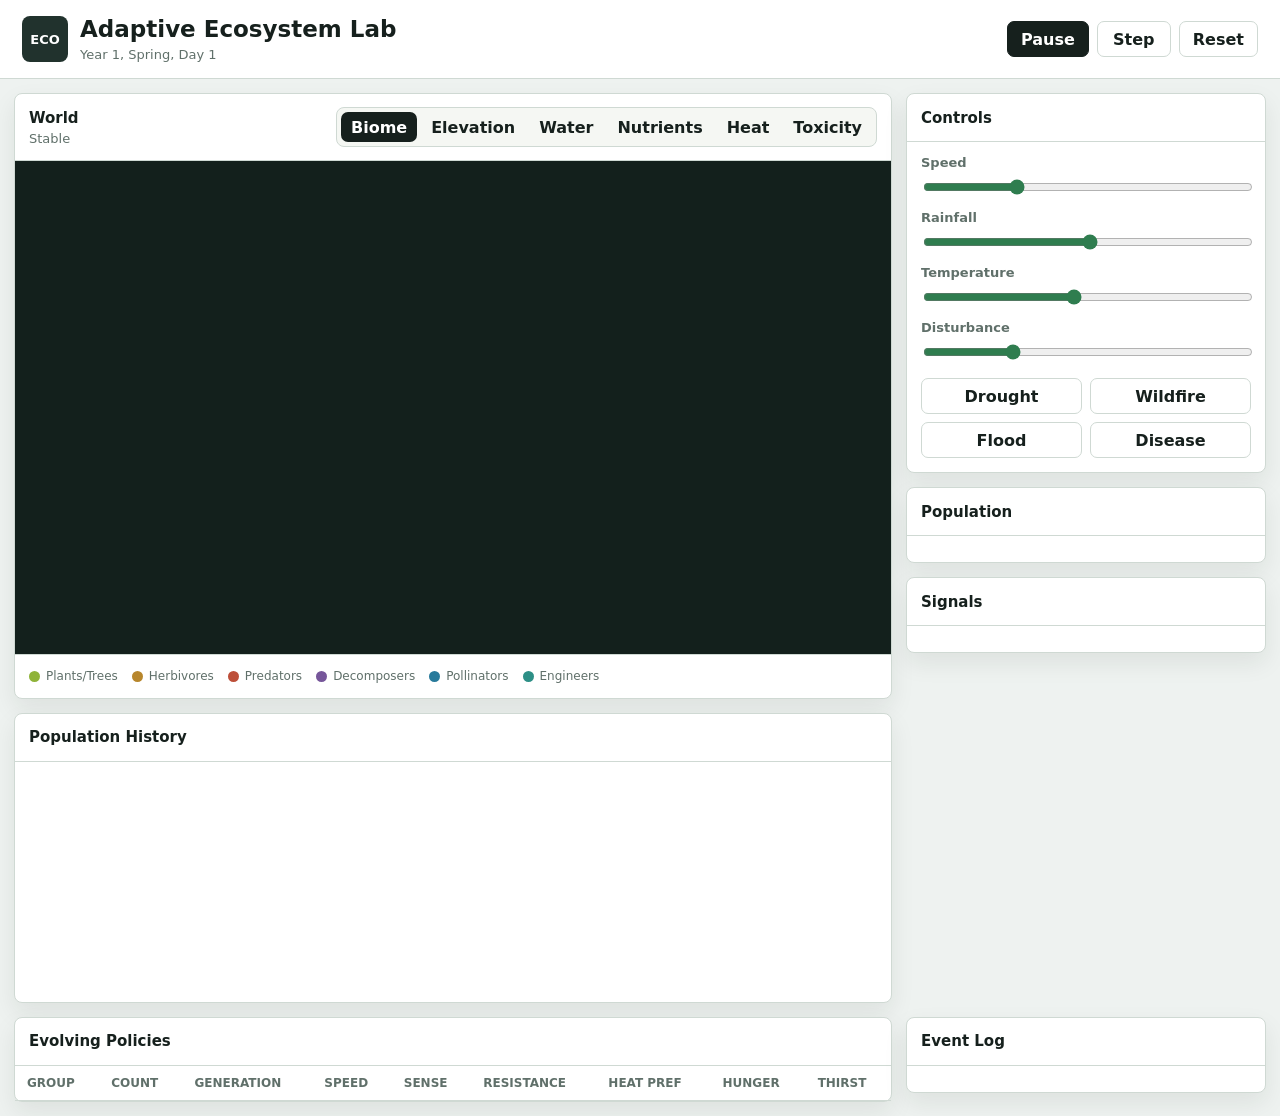
==== index.html @ ff1c10a4 "Add HTML UI scaffold" ====
<!doctype html>
<html lang="en">
  <head>
    <meta charset="utf-8" />
    <meta name="viewport" content="width=device-width, initial-scale=1" />
    <title>Adaptive Ecosystem Lab</title>
    <meta
      name="description"
      content="A browser-based 2D ecosystem simulator with energy flow, nutrient cycles, evolving agents, seasons, disease, and disturbance."
    />
    <link rel="stylesheet" href="styles.css?v=20260605f" />
    <script src="sim.js?v=20260605f" defer></script>
  </head>
  <body>
    <header class="topbar">
      <div class="brand">
        <div class="brand-mark">ECO</div>
        <div>
          <h1>Adaptive Ecosystem Lab</h1>
          <p id="clockReadout">Year 1, Spring, Day 1</p>
        </div>
      </div>
      <div class="top-actions">
        <button id="runToggle" class="primary" type="button">Pause</button>
        <button id="stepOnce" type="button">Step</button>
        <button id="resetWorld" type="button">Reset</button>
      </div>
    </header>

    <main class="dashboard">
      <section class="world-panel">
        <div class="panel-head">
          <div>
            <h2>World</h2>
            <p id="systemReadout">Stable</p>
          </div>
          <div class="segmented" aria-label="Map overlay">
            <button class="active" type="button" data-overlay="biome">Biome</button>
            <button type="button" data-overlay="elevation">Elevation</button>
            <button type="button" data-overlay="water">Water</button>
            <button type="button" data-overlay="nutrients">Nutrients</button>
            <button type="button" data-overlay="temperature">Heat</button>
            <button type="button" data-overlay="toxicity">Toxicity</button>
          </div>
        </div>
        <div class="canvas-wrap">
          <canvas id="worldCanvas" aria-label="2D ecosystem world"></canvas>
        </div>
        <div class="legend" aria-label="Organism legend">
          <span><i class="swatch plant"></i>Plants/Trees</span>
          <span><i class="swatch herbivore"></i>Herbivores</span>
          <span><i class="swatch predator"></i>Predators</span>
          <span><i class="swatch decomposer"></i>Decomposers</span>
          <span><i class="swatch pollinator"></i>Pollinators</span>
          <span><i class="swatch engineer"></i>Engineers</span>
        </div>
      </section>

      <aside class="side-panel">
        <section class="panel">
          <div class="panel-head compact">
            <h2>Controls</h2>
          </div>
          <div class="controls">
            <label>
              Speed
              <input id="speedControl" type="range" min="1" max="12" value="4" />
            </label>
            <label>
              Rainfall
              <input id="rainfallControl" type="range" min="15" max="100" value="58" />
            </label>
            <label>
              Temperature
              <input id="temperatureControl" type="range" min="-25" max="30" value="0" />
            </label>
            <label>
              Disturbance
              <input id="disturbanceControl" type="range" min="0" max="100" value="26" />
            </label>
          </div>
          <div class="event-buttons">
            <button type="button" data-event="drought">Drought</button>
            <button type="button" data-event="fire">Wildfire</button>
            <button type="button" data-event="flood">Flood</button>
            <button type="button" data-event="disease">Disease</button>
          </div>
        </section>

        <section class="panel">
          <div class="panel-head compact">
            <h2>Population</h2>
          </div>
          <div id="metricGrid" class="metric-grid"></div>
        </section>

        <section class="panel">
          <div class="panel-head compact">
            <h2>Signals</h2>
          </div>
          <dl id="signalList" class="signal-list"></dl>
        </section>
      </aside>

      <section class="panel chart-panel">
        <div class="panel-head compact">
          <h2>Population History</h2>
        </div>
        <canvas id="historyCanvas" aria-label="Population history chart"></canvas>
      </section>

      <section class="panel traits-panel">
        <div class="panel-head compact">
          <h2>Evolving Policies</h2>
        </div>
        <div class="table-wrap">
          <table>
            <thead>
              <tr>
                <th>Group</th>
                <th>Count</th>
                <th>Generation</th>
                <th>Speed</th>
                <th>Sense</th>
                <th>Resistance</th>
                <th>Heat Pref</th>
                <th>Hunger</th>
                <th>Thirst</th>
              </tr>
            </thead>
            <tbody id="traitRows"></tbody>
          </table>
        </div>
      </section>

      <section class="panel event-panel">
        <div class="panel-head compact">
          <h2>Event Log</h2>
        </div>
        <div id="eventLog" class="event-log"></div>
      </section>
    </main>
  </body>
</html>
---- styles.css ----
:root {
  color-scheme: light;
  --bg: #eef2f0;
  --surface: #ffffff;
  --surface-2: #f5f7f3;
  --ink: #16201d;
  --muted: #60706a;
  --border: #cfd9d3;
  --shadow: 0 10px 24px rgba(24, 36, 31, 0.08);
  --green: #2f7d4f;
  --lime: #8fb339;
  --blue: #287a9b;
  --red: #bd4f39;
  --gold: #b7862c;
  --purple: #76569a;
  --teal: #2d8f86;
  --soil: #8a6d4c;
}

* {
  box-sizing: border-box;
}

body {
  margin: 0;
  min-width: 320px;
  background: var(--bg);
  color: var(--ink);
  font-family:
    Inter, ui-sans-serif, system-ui, -apple-system, BlinkMacSystemFont, "Segoe UI",
    sans-serif;
  letter-spacing: 0;
}

button,
input,
table {
  font: inherit;
}

button {
  min-height: 36px;
  border: 1px solid var(--border);
  border-radius: 7px;
  background: var(--surface);
  color: var(--ink);
  cursor: pointer;
  font-weight: 700;
}

button:hover {
  border-color: #91a39b;
}

button.primary,
.segmented button.active {
  background: var(--ink);
  border-color: var(--ink);
  color: #ffffff;
}

h1,
h2,
p {
  margin: 0;
}

h1 {
  font-size: 23px;
  line-height: 1.15;
}

h2 {
  font-size: 15px;
  line-height: 1.2;
}

.topbar {
  display: flex;
  align-items: center;
  justify-content: space-between;
  gap: 18px;
  min-height: 76px;
  padding: 16px 22px;
  background: var(--surface);
  border-bottom: 1px solid var(--border);
}

.brand {
  display: flex;
  align-items: center;
  gap: 12px;
  min-width: 0;
}

.brand-mark {
  display: grid;
  width: 46px;
  height: 46px;
  flex: 0 0 46px;
  place-items: center;
  border-radius: 8px;
  background: #21322d;
  color: #ffffff;
  font-size: 13px;
  font-weight: 900;
}

#clockReadout,
#systemReadout {
  margin-top: 4px;
  color: var(--muted);
  font-size: 13px;
}

.top-actions,
.event-buttons {
  display: flex;
  align-items: center;
  gap: 8px;
  flex-wrap: wrap;
}

.top-actions button {
  min-width: 74px;
  padding: 0 13px;
}

.dashboard {
  display: grid;
  grid-template-columns: minmax(0, 1fr) 360px;
  grid-template-areas:
    "world side"
    "chart side"
    "traits events";
  align-items: start;
  gap: 14px;
  width: min(1600px, 100%);
  margin: 0 auto;
  padding: 14px;
}

.panel,
.world-panel {
  background: var(--surface);
  border: 1px solid var(--border);
  border-radius: 8px;
  box-shadow: var(--shadow);
}

.world-panel {
  grid-area: world;
  min-width: 0;
  align-self: start;
  height: fit-content;
}

.side-panel {
  grid-area: side;
  display: grid;
  align-content: start;
  gap: 14px;
}

.chart-panel {
  grid-area: chart;
  min-width: 0;
}

.traits-panel {
  grid-area: traits;
  min-width: 0;
}

.event-panel {
  grid-area: events;
  min-width: 0;
}

.panel-head {
  display: flex;
  align-items: center;
  justify-content: space-between;
  gap: 12px;
  min-height: 58px;
  padding: 13px 14px;
  border-bottom: 1px solid var(--border);
}

.panel-head.compact {
  min-height: 48px;
}

.segmented {
  display: flex;
  align-items: center;
  gap: 4px;
  padding: 4px;
  border: 1px solid var(--border);
  border-radius: 8px;
  background: var(--surface-2);
  overflow-x: auto;
}

.segmented button {
  min-height: 30px;
  padding: 0 10px;
  border: 0;
  background: transparent;
  white-space: nowrap;
}

.canvas-wrap {
  position: relative;
  width: 100%;
  aspect-ratio: 16 / 9;
  min-height: 420px;
  background: #13201c;
  overflow: hidden;
}

#worldCanvas,
#historyCanvas {
  display: block;
  width: 100%;
}

#worldCanvas {
  height: 100%;
}

#historyCanvas {
  height: 240px;
}

.legend {
  display: flex;
  align-items: center;
  gap: 14px;
  flex-wrap: wrap;
  min-height: 44px;
  padding: 10px 14px;
  border-top: 1px solid var(--border);
  color: var(--muted);
  font-size: 12px;
}

.legend span {
  display: inline-flex;
  align-items: center;
  gap: 6px;
  white-space: nowrap;
}

.swatch {
  width: 11px;
  height: 11px;
  border-radius: 50%;
  display: inline-block;
}

.swatch.plant {
  background: var(--lime);
}

.swatch.herbivore {
  background: var(--gold);
}

.swatch.predator {
  background: var(--red);
}

.swatch.decomposer {
  background: var(--purple);
}

.swatch.pollinator {
  background: var(--blue);
}

.swatch.engineer {
  background: var(--teal);
}

.controls {
  display: grid;
  gap: 13px;
  padding: 13px 14px 4px;
}

.controls label {
  display: grid;
  gap: 7px;
  color: var(--muted);
  font-size: 13px;
  font-weight: 700;
}

input[type="range"] {
  width: 100%;
  accent-color: var(--green);
}

.event-buttons {
  padding: 12px 14px 14px;
}

.event-buttons button {
  flex: 1 1 130px;
  padding: 0 8px;
}

.metric-grid {
  display: grid;
  grid-template-columns: repeat(2, minmax(0, 1fr));
  gap: 10px;
  padding: 12px 14px 14px;
}

.metric {
  min-height: 74px;
  padding: 11px;
  border: 1px solid var(--border);
  border-radius: 8px;
  background: var(--surface-2);
}

.metric span {
  display: block;
  color: var(--muted);
  font-size: 12px;
  line-height: 1.25;
}

.metric strong {
  display: block;
  margin-top: 8px;
  font-size: 22px;
  line-height: 1.05;
  font-variant-numeric: tabular-nums;
}

.metric.producers strong {
  color: var(--green);
}

.metric.herbivores strong {
  color: var(--gold);
}

.metric.predators strong {
  color: var(--red);
}

.metric.decomposers strong {
  color: var(--purple);
}

.metric.pollinators strong {
  color: var(--blue);
}

.metric.engineers strong {
  color: var(--teal);
}

.signal-list {
  display: grid;
  gap: 8px;
  margin: 0;
  padding: 12px 14px 14px;
}

.signal-list div {
  display: grid;
  grid-template-columns: minmax(0, 1fr) auto;
  align-items: baseline;
  gap: 10px;
  min-height: 30px;
  border-bottom: 1px solid var(--border);
}

.signal-list div:last-child {
  border-bottom: 0;
}

.signal-list dt {
  color: var(--muted);
  font-size: 13px;
}

.signal-list dd {
  margin: 0;
  font-weight: 800;
  font-variant-numeric: tabular-nums;
}

.table-wrap {
  overflow: auto;
}

table {
  width: 100%;
  border-collapse: collapse;
  min-width: 720px;
}

th,
td {
  padding: 10px 12px;
  border-bottom: 1px solid var(--border);
  text-align: left;
  white-space: nowrap;
  font-size: 13px;
}

th {
  color: var(--muted);
  font-size: 12px;
  font-weight: 800;
  text-transform: uppercase;
}

tbody tr:hover {
  background: #f7faf7;
}

.event-log {
  display: grid;
  gap: 8px;
  padding: 12px 14px 14px;
}

.event-item {
  display: grid;
  gap: 3px;
  padding: 9px 10px;
  border: 1px solid var(--border);
  border-radius: 8px;
  background: var(--surface-2);
}

.event-item strong {
  font-size: 13px;
}

.event-item span {
  color: var(--muted);
  font-size: 12px;
  line-height: 1.35;
}

@media (max-width: 1180px) {
  .dashboard {
    grid-template-columns: 1fr;
    grid-template-areas:
      "world"
      "side"
      "chart"
      "traits"
      "events";
  }

  .side-panel {
    grid-template-columns: repeat(3, minmax(0, 1fr));
  }
}

@media (max-width: 820px) {
  .topbar {
    display: grid;
    align-items: start;
  }

  .side-panel {
    grid-template-columns: 1fr;
  }

  .panel-head {
    align-items: flex-start;
    flex-direction: column;
  }

  .canvas-wrap {
    min-height: 360px;
  }
}

@media (max-width: 560px) {
  .dashboard {
    padding: 10px;
  }

  .segmented {
    width: 100%;
    flex-wrap: wrap;
    overflow: visible;
  }

  .segmented button {
    flex: 1 1 86px;
  }

  .metric-grid {
    grid-template-columns: 1fr;
  }

  .canvas-wrap {
    min-height: 320px;
  }
}
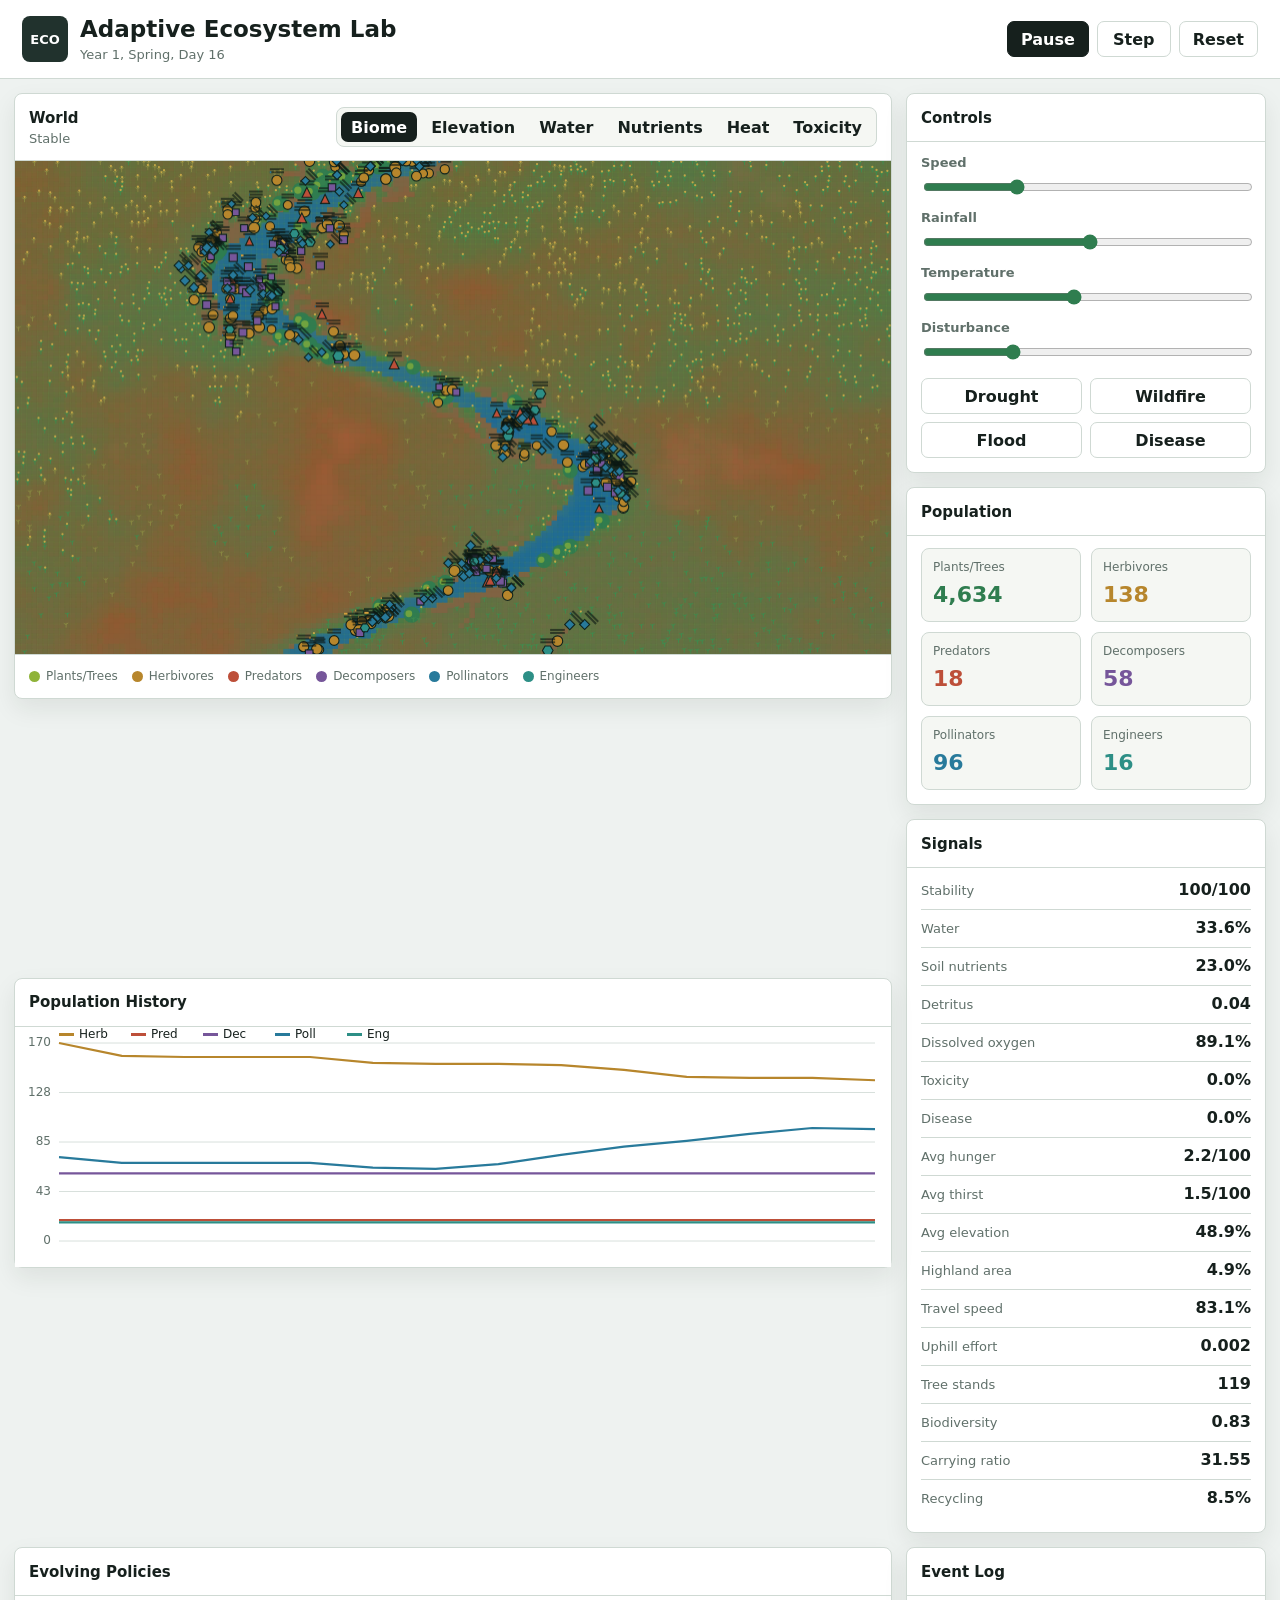
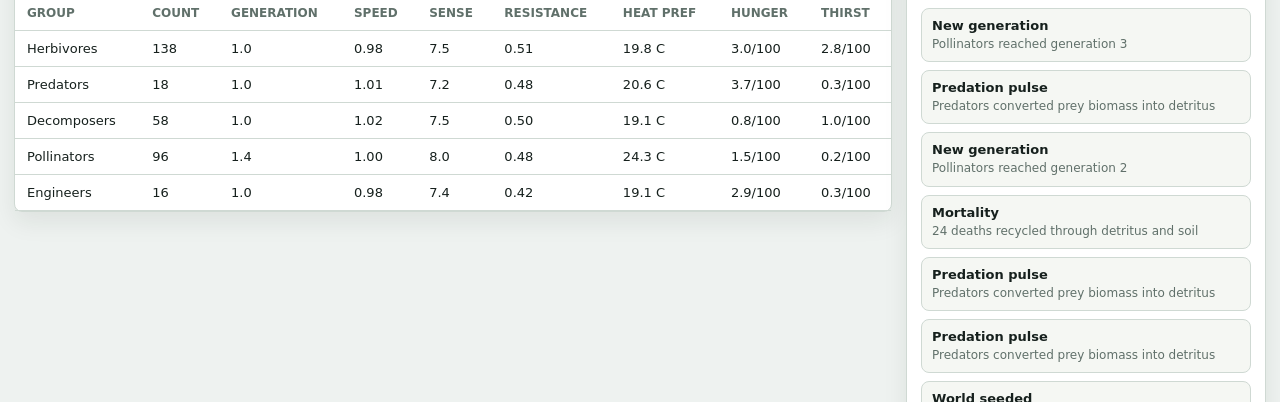
==== commit e6ad6520: "Rewrite simulation for emergent ecological accuracy - Replace hard population caps with resource/pre" ====
--- a/index.html
+++ b/index.html
@@ -8,8 +8,8 @@
       name="description"
       content="A browser-based 2D ecosystem simulator with energy flow, nutrient cycles, evolving agents, seasons, disease, and disturbance."
     />
-    <link rel="stylesheet" href="styles.css?v=20260605f" />
-    <script src="sim.js?v=20260605f" defer></script>
+    <link rel="stylesheet" href="styles.css?v=20260607a" />
+    <script src="sim.js?v=20260607a" defer></script>
   </head>
   <body>
     <header class="topbar">
